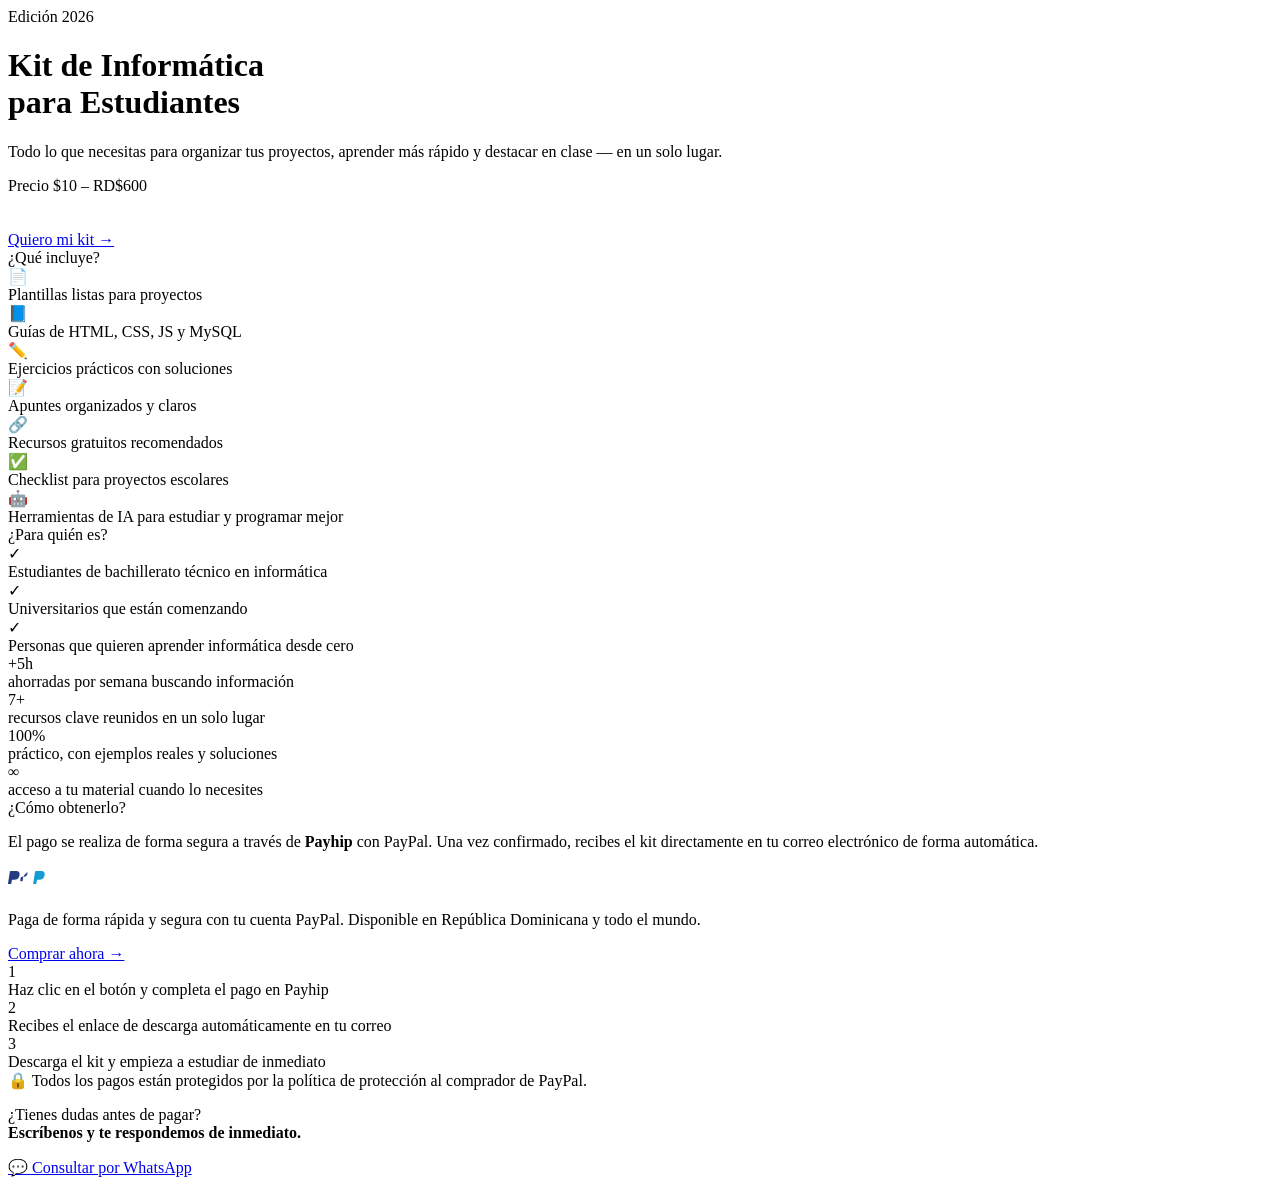
==== Kit-informatica/index.html @ de28e5dc "Create index.html" ====
<!DOCTYPE html>
<html lang="en">
<head>
    <meta charset="UTF-8">
    <meta name="viewport" content="width=device-width, initial-scale=1.0">
    <meta name="description" content="Kit de Informática 2026 para estudiantes. Guías de HTML, CSS, JavaScript y MySQL con ejercicios y plantillas listas para usar.">
<meta name="keywords" content="kit informatica, estudiar informatica, HTML CSS, programacion dominicana, bachillerato tecnico informatica">
    <title>kit informatico</title>  
    <title>Kit de Informática 2026</title>
<link rel="icon" href="data:image/svg+xml,<svg xmlns='http://www.w3.org/2000/svg' viewBox='0 0 100 100'><text y='.9em' font-size='90'>💻</text></svg>">
  <link rel="preconnect" href="https://fonts.googleapis.com">
  <link href="https://fonts.googleapis.com/css2?family=Inter:wght@400;500;600;700;900&display=swap" rel="stylesheet">
  <link rel="stylesheet" href="estilo.css">
  </head>
  <body>

  <div class="kit-page">

    <!-- HERO -->
    <div class="hero">
      <div class="hero-badge"> Edición 2026</div>
      <h1>Kit de Informática<br>para <span>Estudiantes</span></h1>
      <p class="hero-sub">Todo lo que necesitas para organizar tus proyectos, aprender más rápido y destacar en clase — en un solo lugar.</p>
      <div class="price-block">
        <span class="price-label">Precio</span>
        <span class="price-range">$10 – RD$600</span>
      </div>
      <br><br>
      <a href="#comprar" class="cta-btn">Quiero mi kit →</a>
    </div>

    <!-- QUÉ INCLUYE -->
    <div class="includes">
      <div class="section-label">¿Qué incluye?</div>
      <div class="items-grid">
        <div class="item">
          <div class="item-icon">📄</div>
          <div class="item-text">Plantillas listas para proyectos</div>
        </div>
        <div class="item">
          <div class="item-icon">📘</div>
          <div class="item-text">Guías de HTML, CSS, JS y MySQL</div>
        </div>
        <div class="item">
          <div class="item-icon">✏️</div>
          <div class="item-text">Ejercicios prácticos con soluciones</div>
        </div>
        <div class="item">
          <div class="item-icon">📝</div>
          <div class="item-text">Apuntes organizados y claros</div>
        </div>
        <div class="item">
          <div class="item-icon">🔗</div>
          <div class="item-text">Recursos gratuitos recomendados</div>
        </div>
        <div class="item">
          <div class="item-icon">✅</div>
          <div class="item-text">Checklist para proyectos escolares</div>
        </div>
        <div class="item full-width">
          <div class="item-icon purple">🤖</div>
          <div class="item-text">Herramientas de IA para estudiar y programar mejor</div>
        </div>
      </div>
    </div>

    <!-- PARA QUIÉN -->
    <div class="who-benefits">
      <div class="section-label">¿Para quién es?</div>
      <div class="audience-row"><div class="check">✓</div> Estudiantes de bachillerato técnico en informática</div>
      <div class="audience-row"><div class="check">✓</div> Universitarios que están comenzando</div>
      <div class="audience-row"><div class="check">✓</div> Personas que quieren aprender informática desde cero</div>
    </div>

    <!-- BENEFICIOS -->
    <div class="benefits-strip">
      <div class="benefit-card">
        <div class="benefit-num">+5h</div>
        <div class="benefit-desc">ahorradas por semana buscando información</div>
      </div>
      <div class="benefit-card">
        <div class="benefit-num">7+</div>
        <div class="benefit-desc">recursos clave reunidos en un solo lugar</div>
      </div>
      <div class="benefit-card">
        <div class="benefit-num">100%</div>
        <div class="benefit-desc">práctico, con ejemplos reales y soluciones</div>
      </div>
      <div class="benefit-card">
        <div class="benefit-num">∞</div>
        <div class="benefit-desc">acceso a tu material cuando lo necesites</div>
      </div>
    </div>

    <!-- SECCIÓN DE PAGO -->
    <div class="payment-section" id="comprar">
      <div class="section-label">¿Cómo obtenerlo?</div>
      <p class="payment-intro">El pago se realiza de forma segura a través de <strong>Payhip</strong> con PayPal. Una vez confirmado, recibes el kit directamente en tu correo electrónico de forma automática.</p>

      <div class="paypal-box">
        <div class="paypal-logo">
          <svg width="90" height="24" viewBox="0 0 124 33" xmlns="http://www.w3.org/2000/svg">
            <path fill="#253B80" d="M9.8 5.5H3.5C3.1 5.5 2.7 5.8 2.6 6.2L0 22.7c-.1.3.2.6.5.6h3.2c.4 0 .8-.3.9-.7l.7-4.3c.1-.4.5-.7.9-.7h2.1c4.4 0 6.9-2.1 7.6-6.3.3-1.8 0-3.3-.8-4.3-.9-1.1-2.5-1.5-4.3-1.5z"/>
            <path fill="#179BD7" d="M44.5 5.5h-6.3c-.4 0-.8.3-.9.7l-2.6 16.5c-.1.3.2.6.5.6h3c.4 0 .8-.3.9-.7l.7-4.3c.1-.4.5-.7.9-.7h2.1c4.4 0 6.9-2.1 7.6-6.3.3-1.8 0-3.3-.8-4.3-.9-1.1-2.4-1.5-4.1-1.5z"/>
            <path fill="#253B80" d="M22.3 11.3c-.1.7-.5 1.3-1.1 1.7-.6.4-1.4.6-2.3.6h-.6c-.3 0-.5.2-.6.5l-.8 4.9c-.1.3.1.5.4.5h2.2c.3 0 .6-.2.7-.5l.8-5.2c.1-.3.4-.5.7-.5h.5c2.7 0 4.2-1.3 4.6-3.9.2-1.2 0-2.1-.5-2.8-.2.8-.6 1.5-1 2.1-.2.3-.6.5-1 .6z"/>
          </svg>
        </div>
        <p class="paypal-desc">Paga de forma rápida y segura con tu cuenta PayPal. Disponible en República Dominicana y todo el mundo.</p>

        <a href="https://payhip.com/b/8gKOB" target="_blank" class="paypal-btn">
          Comprar ahora →
        </a>

        <div class="paypal-steps">
          <div class="step">
            <div class="step-num">1</div>
            <div class="step-text">Haz clic en el botón y completa el pago en Payhip</div>
          </div>
          <div class="step">
            <div class="step-num">2</div>
            <div class="step-text">Recibes el enlace de descarga automáticamente en tu correo</div>
          </div>
          <div class="step">
            <div class="step-num">3</div>
            <div class="step-text">Descarga el kit y empieza a estudiar de inmediato</div>
          </div>
        </div>

        <div class="paypal-note">
          🔒 Todos los pagos están protegidos por la política de protección al comprador de PayPal.
        </div>
      </div>
    </div>

    <!-- CTA FINAL -->
    <div class="footer-cta">
      <p>¿Tienes dudas antes de pagar?<br><strong>Escríbenos y te respondemos de inmediato.</strong></p>
      <a href="https://wa.me/18493421674?text=Hola,%20quiero%20comprar%20el%20Kit%20de%20Inform%C3%A1tica%202026"
         target="_blank" class="cta-btn whatsapp-btn">
        💬 Consultar por WhatsApp
      </a>
    </div>

  </div>

</body>
</html>
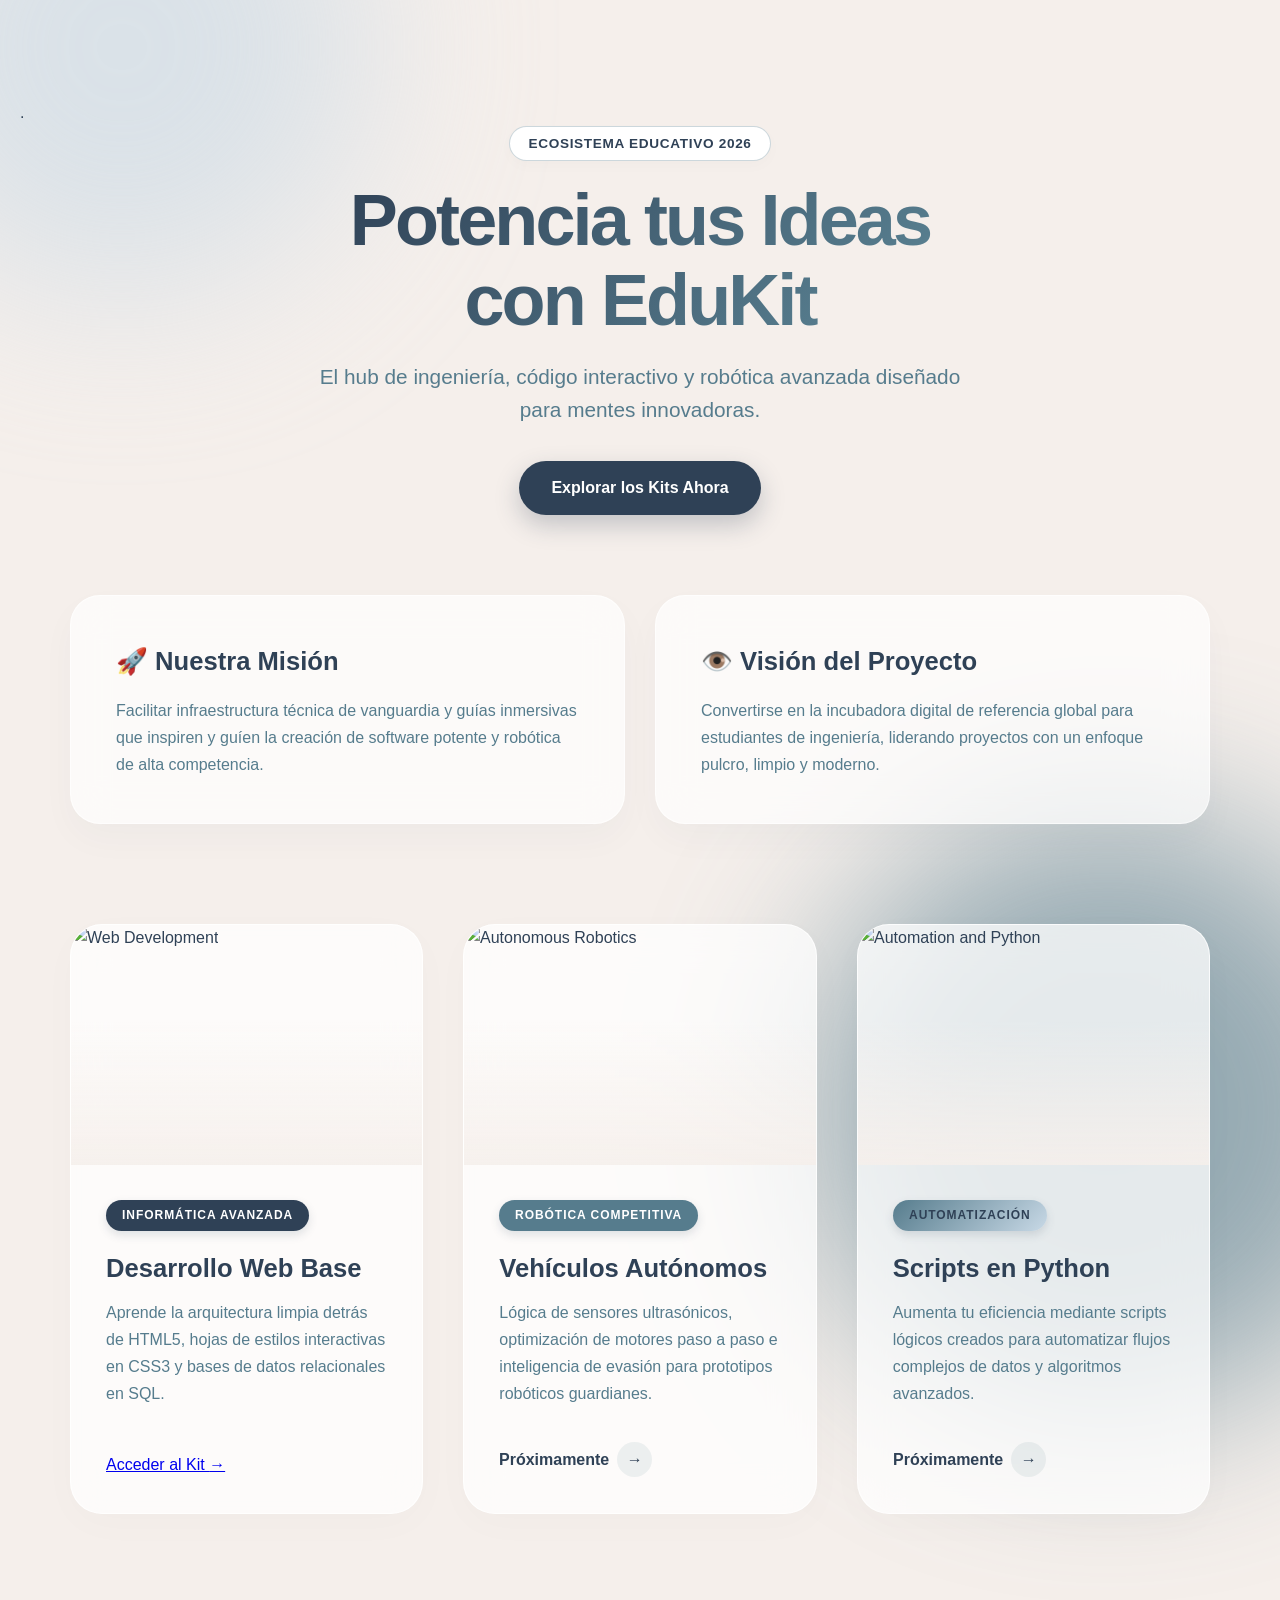
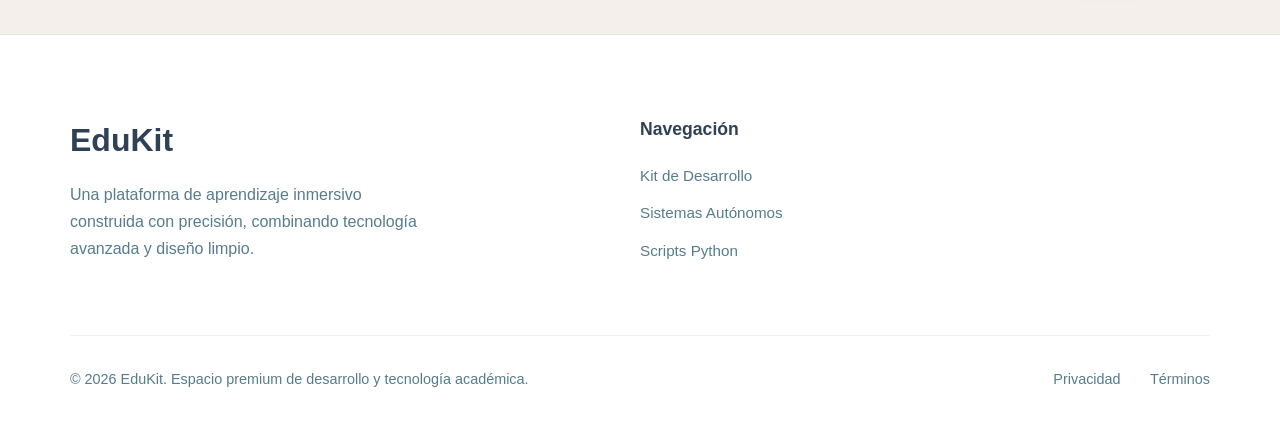
==== commit 4084cae9: "Update index.html" ====
--- a/Kit-informatica/index.html
+++ b/Kit-informatica/index.html
@@ -1,147 +1,545 @@
 <!DOCTYPE html>
-<html lang="en">
+<html lang="es">
 <head>
     <meta charset="UTF-8">
-    <meta name="viewport" content="width=device-width, initial-scale=1.0">
-    <meta name="description" content="Kit de Informática 2026 para estudiantes. Guías de HTML, CSS, JavaScript y MySQL con ejercicios y plantillas listas para usar.">
+    <meta name="viewport" content="width=device-width, initial-scale=1.0">.
+<meta name="description" content="Kit de Informática 2026 para estudiantes. Guías de HTML, CSS, JavaScript y MySQL con ejercicios y plantillas listas para usar.">
 <meta name="keywords" content="kit informatica, estudiar informatica, HTML CSS, programacion dominicana, bachillerato tecnico informatica">
-    <title>kit informatico</title>  
-    <title>Kit de Informática 2026</title>
+    <title>EduKit — Explora el Futuro</title>
 <link rel="icon" href="data:image/svg+xml,<svg xmlns='http://www.w3.org/2000/svg' viewBox='0 0 100 100'><text y='.9em' font-size='90'>💻</text></svg>">
-  <link rel="preconnect" href="https://fonts.googleapis.com">
-  <link href="https://fonts.googleapis.com/css2?family=Inter:wght@400;500;600;700;900&display=swap" rel="stylesheet">
-  <link rel="stylesheet" href="estilo.css">
-  </head>
-  <body>
-
-  <div class="kit-page">
-
-    <!-- HERO -->
-    <div class="hero">
-      <div class="hero-badge"> Edición 2026</div>
-      <h1>Kit de Informática<br>para <span>Estudiantes</span></h1>
-      <p class="hero-sub">Todo lo que necesitas para organizar tus proyectos, aprender más rápido y destacar en clase — en un solo lugar.</p>
-      <div class="price-block">
-        <span class="price-label">Precio</span>
-        <span class="price-range">$10 – RD$600</span>
-      </div>
-      <br><br>
-      <a href="#comprar" class="cta-btn">Quiero mi kit →</a>
+    <style>
+        /* --- Reset y Tipografía --- */
+        * {
+            margin: 0;
+            padding: 0;
+            box-sizing: border-box;
+            font-family: 'Poppins', -apple-system, BlinkMacSystemFont, "Segoe UI", Roboto, Arial, sans-serif;
+        }
+
+        /* Variables de color de la imagen image_3bf2a3.png */
+        :root {
+            --color-navy: #2F4156;
+            --color-teal: #567C8D;
+            --color-sky-blue: #C8D9E6;
+            --color-beige: #F5EFEB;
+            --color-white: #FFFFFF;
+
+            --bg-body: var(--color-beige); 
+            --text-main: var(--color-navy); 
+            --text-muted: var(--color-teal); 
+            
+            --grad-primary: linear-gradient(135deg, var(--color-navy) 0%, var(--color-teal) 100%);
+            --grad-glow: linear-gradient(135deg, var(--color-teal) 0%, var(--color-sky-blue) 100%);
+            
+            --shadow-premium: 0 20px 50px rgba(47, 65, 86, 0.15);
+            --transition: all 0.5s cubic-bezier(0.16, 1, 0.3, 1);
+        }
+
+        @import url('https://fonts.googleapis.com/css2?family=Poppins:wght@400;500;600;700;800&display=swap');
+
+        body {
+            background-color: var(--bg-body);
+            color: var(--text-main);
+            line-height: 1.6;
+            padding: 100px 20px 0 20px;
+            overflow-x: hidden;
+            position: relative;
+        }
+
+        /* --- Fondos Animados Llamativos --- */
+        .glow-sphere {
+            position: absolute;
+            border-radius: 50%;
+            filter: blur(90px);
+            z-index: -1;
+            opacity: 0.6;
+            animation: floatSpheres 12s infinite alternate ease-in-out;
+        }
+        .sphere-1 {
+            top: -10%;
+            left: -10%;
+            width: 500px;
+            height: 500px;
+            background: var(--color-sky-blue);
+        }
+        .sphere-2 {
+            top: 40%;
+            right: -10%;
+            width: 600px;
+            height: 600px;
+            background: var(--color-teal);
+            animation-delay: -4s;
+        }
+
+        @keyframes floatSpheres {
+            0% { transform: translateY(0) scale(1); }
+            100% { transform: translateY(40px) scale(1.15); }
+        }
+
+        .container {
+            max-width: 1140px;
+            margin: 0 auto;
+            position: relative;
+            z-index: 10;
+        }
+
+        /* --- Encabezado de Alto Impacto --- */
+        header {
+            margin-bottom: 80px;
+            text-align: center;
+        }
+
+        .badge-premium {
+            background: var(--color-white);
+            color: var(--color-navy);
+            border: 1px solid rgba(86, 124, 141, 0.3);
+            padding: 6px 18px;
+            border-radius: 50px;
+            font-size: 0.85rem;
+            font-weight: 600;
+            letter-spacing: 0.05em;
+            text-transform: uppercase;
+            display: inline-block;
+            margin-bottom: 20px;
+            box-shadow: 0 5px 15px rgba(0,0,0,0.02);
+        }
+
+        header h1 {
+            font-size: 4.5rem;
+            font-weight: 800;
+            letter-spacing: -0.04em;
+            line-height: 1.1;
+            margin-bottom: 20px;
+            background: linear-gradient(135deg, var(--color-navy) 20%, var(--color-teal) 70%, var(--color-sky-blue) 100%);
+            -webkit-background-clip: text;
+            -webkit-text-fill-color: transparent;
+        }
+
+        header p {
+            color: var(--text-muted);
+            font-size: 1.3rem;
+            max-width: 650px;
+            margin: 0 auto 35px auto;
+            font-weight: 400;
+        }
+
+        .cta-header {
+            display: inline-flex;
+            align-items: center;
+            background: var(--color-navy);
+            color: var(--color-white);
+            text-decoration: none;
+            padding: 14px 32px;
+            border-radius: 50px;
+            font-weight: 600;
+            font-size: 1rem;
+            box-shadow: 0 10px 25px rgba(47, 65, 86, 0.25);
+            transition: var(--transition);
+        }
+
+        .cta-header:hover {
+            background: var(--color-teal);
+            transform: translateY(-3px);
+            box-shadow: 0 15px 30px rgba(86, 124, 141, 0.35);
+        }
+
+        /* --- Grid de Misión y Visión Elegante --- */
+        .mv-section {
+            display: grid;
+            grid-template-columns: repeat(auto-fit, minmax(320px, 1fr));
+            gap: 30px;
+            margin-bottom: 100px;
+        }
+
+        .mv-box {
+            background: rgba(255, 255, 255, 0.7);
+            border: 1px solid rgba(255, 255, 255, 0.6);
+            border-radius: 30px;
+            padding: 45px;
+            backdrop-filter: blur(20px);
+            -webkit-backdrop-filter: blur(20px);
+            box-shadow: 0 15px 35px rgba(47, 65, 86, 0.03);
+            transition: var(--transition);
+        }
+
+        .mv-box:hover {
+            transform: scale(1.02);
+            background: var(--color-white);
+            border-color: var(--color-sky-blue);
+            box-shadow: var(--shadow-premium);
+        }
+
+        .mv-box h2 {
+            font-size: 1.6rem;
+            font-weight: 700;
+            margin-bottom: 15px;
+            color: var(--color-navy);
+        }
+
+        .mv-box p {
+            color: var(--text-muted);
+            font-size: 1rem;
+            line-height: 1.7;
+        }
+
+        /* --- Grid Unión de Tarjetas Estilo "Cards" --- */
+        .kits-grid {
+            display: grid;
+            grid-template-columns: repeat(auto-fill, minmax(340px, 1fr));
+            gap: 40px;
+            margin-bottom: 120px;
+        }
+
+        .kit-card {
+            background: rgba(255, 255, 255, 0.75);
+            border: 1px solid rgba(255, 255, 255, 0.8);
+            border-radius: 32px;
+            display: flex;
+            flex-direction: column;
+            overflow: hidden;
+            position: relative;
+            transition: var(--transition);
+            backdrop-filter: blur(20px);
+            -webkit-backdrop-filter: blur(20px);
+            box-shadow: 0 10px 40px rgba(0,0,0,0.02);
+        }
+
+        /* Zoom e iluminación en contenedor de Imagen */
+        .kit-image {
+            width: 100%;
+            height: 240px;
+            overflow: hidden;
+            position: relative;
+        }
+
+        .kit-image::after {
+            content: '';
+            position: absolute;
+            inset: 0;
+            background: linear-gradient(to bottom, transparent 40%, rgba(245, 239, 235, 0.9) 100%);
+            z-index: 2;
+        }
+
+        .kit-image img {
+            width: 100%;
+            height: 100%;
+            object-fit: cover;
+            transition: var(--transition);
+        }
+
+        /* Animaciones Hover sobre Tarjetas */
+        .kit-card:hover {
+            transform: translateY(-12px);
+            border-color: var(--color-sky-blue);
+            background: var(--color-white);
+            box-shadow: var(--shadow-premium);
+        }
+
+        .kit-card:hover .kit-image img {
+            transform: scale(1.08);
+        }
+
+        /* Contenido de la Tarjeta */
+        .kit-content {
+            padding: 35px;
+            display: flex;
+            flex-direction: column;
+            flex-grow: 1;
+            justify-content: space-between;
+            position: relative;
+            z-index: 5;
+        }
+
+        .kit-tag {
+            font-size: 0.75rem;
+            text-transform: uppercase;
+            letter-spacing: 0.08em;
+            font-weight: 700;
+            margin-bottom: 20px;
+            display: inline-block;
+            padding: 6px 16px;
+            border-radius: 50px;
+            background: var(--color-navy);
+            color: var(--color-white);
+            box-shadow: 0 4px 10px rgba(47, 65, 86, 0.15);
+        }
+
+        .kit-title {
+            font-size: 1.6rem;
+            font-weight: 700;
+            margin-bottom: 14px;
+            line-height: 1.3;
+            color: var(--color-navy);
+        }
+
+        .kit-description {
+            color: var(--text-muted);
+            font-size: 1rem;
+            margin-bottom: 35px;
+            line-height: 1.7;
+        }
+
+        /* Enlaces de Acción Dinámicos */
+        .kit-link {
+            text-decoration: none;
+            color: var(--color-navy);
+            font-size: 1rem;
+            font-weight: 700;
+            display: inline-flex;
+            align-items: center;
+            gap: 8px;
+            transition: var(--transition);
+        }
+
+        .kit-link .arrow-icon {
+            background: rgba(86, 124, 141, 0.1);
+            width: 35px;
+            height: 35px;
+            border-radius: 50%;
+            display: flex;
+            align-items: center;
+            justify-content: center;
+            transition: var(--transition);
+        }
+
+        .kit-card:hover .kit-link {
+            color: var(--color-teal);
+        }
+
+        .kit-card:hover .kit-link .arrow-icon {
+            background: var(--color-navy);
+            color: var(--color-white);
+            transform: translateX(5px);
+        }
+
+        /* Variación exclusiva de Tag para alternar llamadas de atención */
+        .kit-2 .kit-tag { background: var(--color-teal); }
+        .kit-3 .kit-tag { background: var(--grad-glow); color: var(--color-navy); }
+
+        /* --- Footer Expansivo --- */
+        footer {
+            background-color: var(--color-white);
+            border-top: 1px solid rgba(86, 124, 141, 0.15);
+            padding: 80px 20px 40px 20px;
+            margin-top: 60px;
+            width: 100vw;
+            position: relative;
+            left: 50%;
+            right: 50%;
+            margin-left: -50vw;
+            margin-right: -50vw;
+        }
+
+        .footer-container {
+            max-width: 1140px;
+            margin: 0 auto;
+            display: grid;
+            grid-template-columns: 2fr repeat(2, 1fr);
+            gap: 50px;
+            margin-bottom: 60px;
+        }
+
+        .footer-brand h3 {
+            font-size: 2rem;
+            font-weight: 800;
+            margin-bottom: 15px;
+            color: var(--color-navy);
+        }
+
+        .footer-brand p {
+            color: var(--text-muted);
+            font-size: 1rem;
+            max-width: 360px;
+            line-height: 1.7;
+        }
+
+        .footer-links h4 {
+            font-size: 1.1rem;
+            font-weight: 700;
+            margin-bottom: 20px;
+            color: var(--color-navy);
+        }
+
+        .footer-links ul {
+            list-style: none;
+        }
+
+        .footer-links ul li {
+            margin-bottom: 12px;
+        }
+
+        .footer-links ul li a {
+            color: var(--text-muted);
+            text-decoration: none;
+            font-size: 0.95rem;
+            transition: var(--transition);
+        }
+
+        .footer-links ul li a:hover {
+            color: var(--color-navy);
+            padding-left: 5px;
+        }
+
+        .footer-bottom {
+            max-width: 1140px;
+            margin: 0 auto;
+            border-top: 1px solid rgba(86, 124, 141, 0.1);
+            padding-top: 30px;
+            display: flex;
+            justify-content: space-between;
+            align-items: center;
+            flex-wrap: wrap;
+            gap: 20px;
+        }
+
+        .footer-bottom p {
+            color: var(--text-muted);
+            font-size: 0.9rem;
+        }
+
+        .footer-legal a {
+            color: var(--text-muted);
+            text-decoration: none;
+            font-size: 0.9rem;
+            margin-left: 25px;
+            transition: var(--transition);
+        }
+
+        .footer-legal a:hover {
+            color: var(--color-navy);
+        }
+
+        /* --- Diseño Responsivo Óptimo --- */
+        @media (max-width: 992px) {
+            header h1 { font-size: 3.8rem; }
+            .footer-container { grid-template-columns: 1fr 1fr; gap: 40px; }
+            .footer-brand { grid-column: span 2; }
+        }
+
+        @media (max-width: 768px) {
+            header h1 { font-size: 3.2rem; }
+            .footer-container { grid-template-columns: 1fr; text-align: center; }
+            .footer-brand { grid-column: span 1; }
+            .footer-brand p { margin: 0 auto; }
+            .footer-bottom { flex-direction: column; text-align: center; }
+            .footer-legal a { margin: 0 12px; }
+        }
+
+        @media (max-width: 480px) {
+            header h1 { font-size: 2.5rem; }
+            body { padding-top: 60px; }
+            .mv-section { gap: 20px; }
+        }
+    </style>
+</head>
+<body>
+
+    <!-- Esferas Brillantes de Fondo -->
+    <div class="glow-sphere sphere-1"></div>
+    <div class="glow-sphere sphere-2"></div>
+
+    <div class="container">
+        <!-- HEADER LLAMATIVO -->
+        <header>
+            <div class="badge-premium">Ecosistema Educativo 2026</div>
+            <h1>Potencia tus Ideas <br>con EduKit</h1>
+            <p>El hub de ingeniería, código interactivo y robótica avanzada diseñado para mentes innovadoras.</p>
+            <a href="#kits" class="cta-header">Explorar los Kits Ahora</a>
+        </header>
+
+        <!-- SECCIÓN MISIÓN Y VISIÓN -->
+        <section class="mv-section">
+            <div class="mv-box">
+                <h2>🚀 Nuestra Misión</h2>
+                <p>Facilitar infraestructura técnica de vanguardia y guías inmersivas que inspiren y guíen la creación de software potente y robótica de alta competencia.</p>
+            </div>
+            <div class="mv-box">
+                <h2>👁️ Visión del Proyecto</h2>
+                <p>Convertirse en la incubadora digital de referencia global para estudiantes de ingeniería, liderando proyectos con un enfoque pulcro, limpio y moderno.</p>
+            </div>
+        </section>
+
+        <!-- GRID DE KITS -->
+        <main class="kits-grid" id="kits">
+            
+            <!-- Kit 1 -->
+            <article class="kit-card">
+                <div class="kit-image">
+                    <img src="https://images.unsplash.com/photo-1542831371-29b0f74f9713?auto=format&fit=crop&w=600&q=80" alt="Web Development">
+                </div>
+                <div class="kit-content">
+                    <div>
+                        <div class="kit-tag">Informática Avanzada</div>
+                        <h2 class="kit-title">Desarrollo Web Base</h2>
+                        <p class="kit-description">Aprende la arquitectura limpia detrás de HTML5, hojas de estilos interactivas en CSS3 y bases de datos relacionales en SQL.</p>
+                    </div>
+                    <a href="Kit-informatica/index.html" class="kit-https://ricardofc48.github.io/Edukit/">
+                        Acceder al Kit <span class="arrow-icon">&rarr;</span>
+                    </a>
+                </div>
+            </article>
+
+            <!-- Kit 2 -->
+            <article class="kit-card kit-2">
+                <div class="kit-image">
+                    <img src="https://images.unsplash.com/photo-1561557944-6e7860d1a7eb?auto=format&fit=crop&w=600&q=80" alt="Autonomous Robotics">
+                </div>
+                <div class="kit-content">
+                    <div>
+                        <div class="kit-tag">Robótica Competitiva</div>
+                        <h2 class="kit-title">Vehículos Autónomos</h2>
+                        <p class="kit-description">Lógica de sensores ultrasónicos, optimización de motores paso a paso e inteligencia de evasión para prototipos robóticos guardianes.</p>
+                    </div>
+                    <a href="#" class="kit-link">
+                        Próximamente <span class="arrow-icon">&rarr;</span>
+                    </a>
+                </div>
+            </article>
+
+            <!-- Kit 3 -->
+            <article class="kit-card kit-3">
+                <div class="kit-image">
+                    <img src="https://images.unsplash.com/photo-1526374965328-7f61d4dc18c5?auto=format&fit=crop&w=600&q=80" alt="Automation and Python">
+                </div>
+                <div class="kit-content">
+                    <div>
+                        <div class="kit-tag">Automatización</div>
+                        <h2 class="kit-title">Scripts en Python</h2>
+                        <p class="kit-description">Aumenta tu eficiencia mediante scripts lógicos creados para automatizar flujos complejos de datos y algoritmos avanzados.</p>
+                    </div>
+                    <a href="#" class="kit-link">
+                        Próximamente <span class="arrow-icon">&rarr;</span>
+                    </a>
+                </div>
+            </article>
+
+        </main>
     </div>
 
-    <!-- QUÉ INCLUYE -->
-    <div class="includes">
-      <div class="section-label">¿Qué incluye?</div>
-      <div class="items-grid">
-        <div class="item">
-          <div class="item-icon">📄</div>
-          <div class="item-text">Plantillas listas para proyectos</div>
+    <!-- PIE DE PÁGINA -->
+    <footer>
+        <div class="footer-container">
+            <div class="footer-brand">
+                <h3>EduKit</h3>
+                <p>Una plataforma de aprendizaje inmersivo construida con precisión, combinando tecnología avanzada y diseño limpio.</p>
+            </div>
+            <div class="footer-links">
+                <h4>Navegación</h4>
+                <ul>
+                    <li><a href="Kit-informatica/index.html">Kit de Desarrollo</a></li>
+                    <li><a href="#">Sistemas Autónomos</a></li>
+                    <li><a href="#">Scripts Python</a></li>
+                </ul>
+            </div>
         </div>
-        <div class="item">
-          <div class="item-icon">📘</div>
-          <div class="item-text">Guías de HTML, CSS, JS y MySQL</div>
+        <div class="footer-bottom">
+            <p>&copy; 2026 EduKit. Espacio premium de desarrollo y tecnología académica.</p>
+            <div class="footer-legal">
+                <a href="#">Privacidad</a>
+                <a href="#">Términos</a>
+            </div>
         </div>
-        <div class="item">
-          <div class="item-icon">✏️</div>
-          <div class="item-text">Ejercicios prácticos con soluciones</div>
-        </div>
-        <div class="item">
-          <div class="item-icon">📝</div>
-          <div class="item-text">Apuntes organizados y claros</div>
-        </div>
-        <div class="item">
-          <div class="item-icon">🔗</div>
-          <div class="item-text">Recursos gratuitos recomendados</div>
-        </div>
-        <div class="item">
-          <div class="item-icon">✅</div>
-          <div class="item-text">Checklist para proyectos escolares</div>
-        </div>
-        <div class="item full-width">
-          <div class="item-icon purple">🤖</div>
-          <div class="item-text">Herramientas de IA para estudiar y programar mejor</div>
-        </div>
-      </div>
-    </div>
-
-    <!-- PARA QUIÉN -->
-    <div class="who-benefits">
-      <div class="section-label">¿Para quién es?</div>
-      <div class="audience-row"><div class="check">✓</div> Estudiantes de bachillerato técnico en informática</div>
-      <div class="audience-row"><div class="check">✓</div> Universitarios que están comenzando</div>
-      <div class="audience-row"><div class="check">✓</div> Personas que quieren aprender informática desde cero</div>
-    </div>
-
-    <!-- BENEFICIOS -->
-    <div class="benefits-strip">
-      <div class="benefit-card">
-        <div class="benefit-num">+5h</div>
-        <div class="benefit-desc">ahorradas por semana buscando información</div>
-      </div>
-      <div class="benefit-card">
-        <div class="benefit-num">7+</div>
-        <div class="benefit-desc">recursos clave reunidos en un solo lugar</div>
-      </div>
-      <div class="benefit-card">
-        <div class="benefit-num">100%</div>
-        <div class="benefit-desc">práctico, con ejemplos reales y soluciones</div>
-      </div>
-      <div class="benefit-card">
-        <div class="benefit-num">∞</div>
-        <div class="benefit-desc">acceso a tu material cuando lo necesites</div>
-      </div>
-    </div>
-
-    <!-- SECCIÓN DE PAGO -->
-    <div class="payment-section" id="comprar">
-      <div class="section-label">¿Cómo obtenerlo?</div>
-      <p class="payment-intro">El pago se realiza de forma segura a través de <strong>Payhip</strong> con PayPal. Una vez confirmado, recibes el kit directamente en tu correo electrónico de forma automática.</p>
-
-      <div class="paypal-box">
-        <div class="paypal-logo">
-          <svg width="90" height="24" viewBox="0 0 124 33" xmlns="http://www.w3.org/2000/svg">
-            <path fill="#253B80" d="M9.8 5.5H3.5C3.1 5.5 2.7 5.8 2.6 6.2L0 22.7c-.1.3.2.6.5.6h3.2c.4 0 .8-.3.9-.7l.7-4.3c.1-.4.5-.7.9-.7h2.1c4.4 0 6.9-2.1 7.6-6.3.3-1.8 0-3.3-.8-4.3-.9-1.1-2.5-1.5-4.3-1.5z"/>
-            <path fill="#179BD7" d="M44.5 5.5h-6.3c-.4 0-.8.3-.9.7l-2.6 16.5c-.1.3.2.6.5.6h3c.4 0 .8-.3.9-.7l.7-4.3c.1-.4.5-.7.9-.7h2.1c4.4 0 6.9-2.1 7.6-6.3.3-1.8 0-3.3-.8-4.3-.9-1.1-2.4-1.5-4.1-1.5z"/>
-            <path fill="#253B80" d="M22.3 11.3c-.1.7-.5 1.3-1.1 1.7-.6.4-1.4.6-2.3.6h-.6c-.3 0-.5.2-.6.5l-.8 4.9c-.1.3.1.5.4.5h2.2c.3 0 .6-.2.7-.5l.8-5.2c.1-.3.4-.5.7-.5h.5c2.7 0 4.2-1.3 4.6-3.9.2-1.2 0-2.1-.5-2.8-.2.8-.6 1.5-1 2.1-.2.3-.6.5-1 .6z"/>
-          </svg>
-        </div>
-        <p class="paypal-desc">Paga de forma rápida y segura con tu cuenta PayPal. Disponible en República Dominicana y todo el mundo.</p>
-
-        <a href="https://payhip.com/b/8gKOB" target="_blank" class="paypal-btn">
-          Comprar ahora →
-        </a>
-
-        <div class="paypal-steps">
-          <div class="step">
-            <div class="step-num">1</div>
-            <div class="step-text">Haz clic en el botón y completa el pago en Payhip</div>
-          </div>
-          <div class="step">
-            <div class="step-num">2</div>
-            <div class="step-text">Recibes el enlace de descarga automáticamente en tu correo</div>
-          </div>
-          <div class="step">
-            <div class="step-num">3</div>
-            <div class="step-text">Descarga el kit y empieza a estudiar de inmediato</div>
-          </div>
-        </div>
-
-        <div class="paypal-note">
-          🔒 Todos los pagos están protegidos por la política de protección al comprador de PayPal.
-        </div>
-      </div>
-    </div>
-
-    <!-- CTA FINAL -->
-    <div class="footer-cta">
-      <p>¿Tienes dudas antes de pagar?<br><strong>Escríbenos y te respondemos de inmediato.</strong></p>
-      <a href="https://wa.me/18493421674?text=Hola,%20quiero%20comprar%20el%20Kit%20de%20Inform%C3%A1tica%202026"
-         target="_blank" class="cta-btn whatsapp-btn">
-        💬 Consultar por WhatsApp
-      </a>
-    </div>
-
-  </div>
+    </footer>
 
 </body>
 </html>
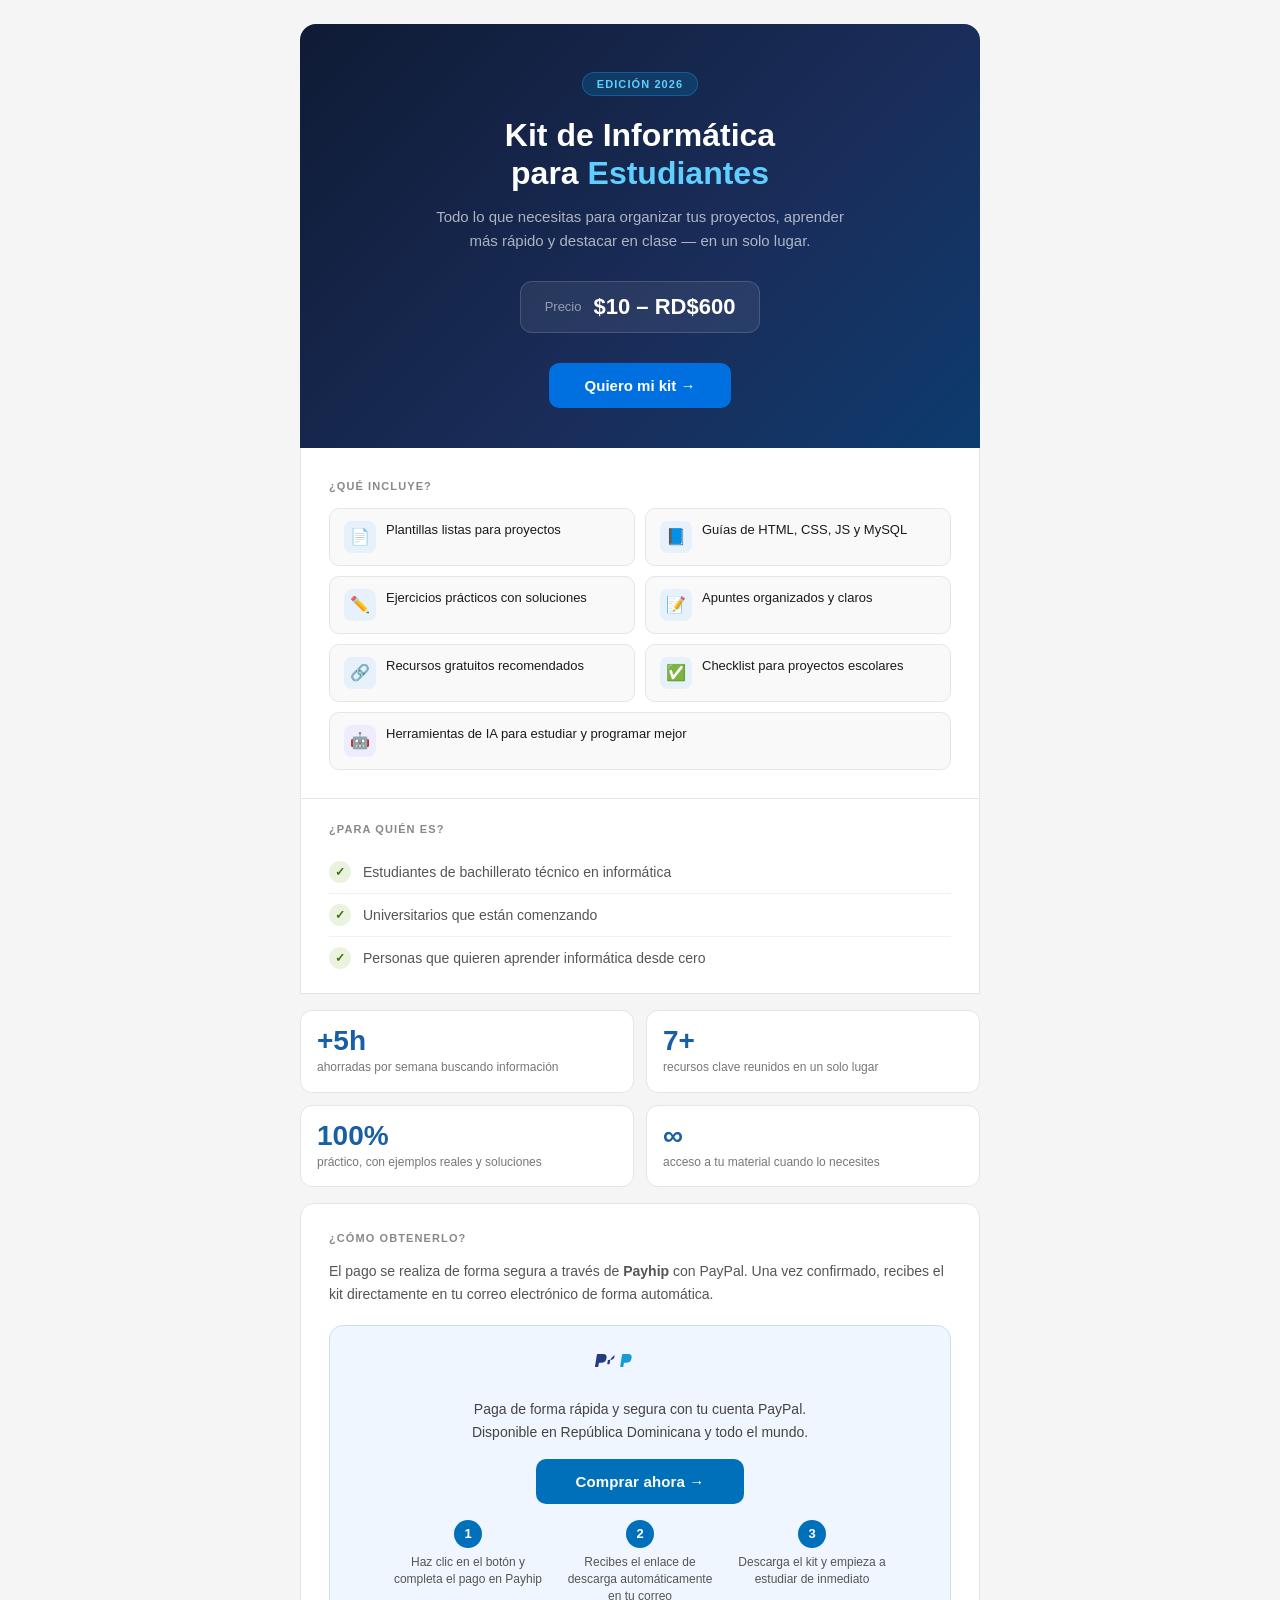
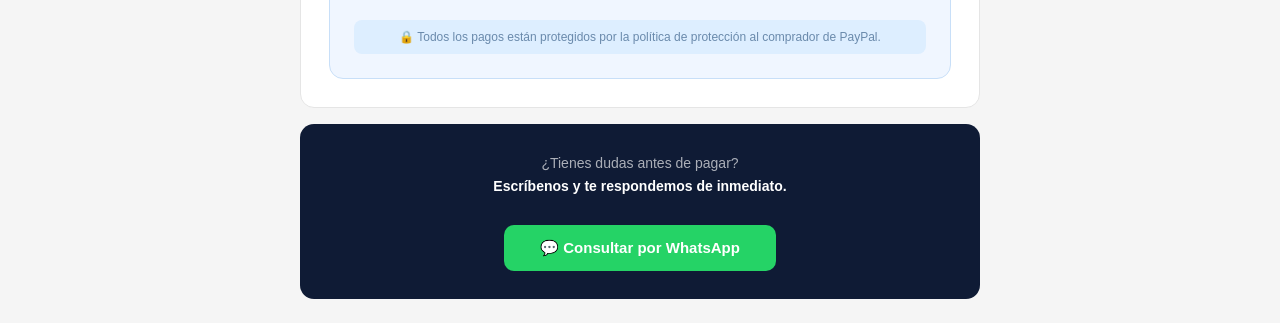
==== commit f3b279ac: "Update index.html" ====
--- a/Kit-informatica/index.html
+++ b/Kit-informatica/index.html
@@ -1,545 +1,147 @@
 <!DOCTYPE html>
-<html lang="es">
+<html lang="en">
 <head>
     <meta charset="UTF-8">
-    <meta name="viewport" content="width=device-width, initial-scale=1.0">.
-<meta name="description" content="Kit de Informática 2026 para estudiantes. Guías de HTML, CSS, JavaScript y MySQL con ejercicios y plantillas listas para usar.">
+    <meta name="viewport" content="width=device-width, initial-scale=1.0">
+    <meta name="description" content="Kit de Informática 2026 para estudiantes. Guías de HTML, CSS, JavaScript y MySQL con ejercicios y plantillas listas para usar.">
 <meta name="keywords" content="kit informatica, estudiar informatica, HTML CSS, programacion dominicana, bachillerato tecnico informatica">
-    <title>EduKit — Explora el Futuro</title>
+    <title>kit informatico</title>  
+    <title>Kit de Informática 2026</title>
 <link rel="icon" href="data:image/svg+xml,<svg xmlns='http://www.w3.org/2000/svg' viewBox='0 0 100 100'><text y='.9em' font-size='90'>💻</text></svg>">
-    <style>
-        /* --- Reset y Tipografía --- */
-        * {
-            margin: 0;
-            padding: 0;
-            box-sizing: border-box;
-            font-family: 'Poppins', -apple-system, BlinkMacSystemFont, "Segoe UI", Roboto, Arial, sans-serif;
-        }
+  <link rel="preconnect" href="https://fonts.googleapis.com">
+  <link href="https://fonts.googleapis.com/css2?family=Inter:wght@400;500;600;700;900&display=swap" rel="stylesheet">
+  <link rel="stylesheet" href="estilo.css">
+  </head>
+  <body>
 
-        /* Variables de color de la imagen image_3bf2a3.png */
-        :root {
-            --color-navy: #2F4156;
-            --color-teal: #567C8D;
-            --color-sky-blue: #C8D9E6;
-            --color-beige: #F5EFEB;
-            --color-white: #FFFFFF;
+  <div class="kit-page">
 
-            --bg-body: var(--color-beige); 
-            --text-main: var(--color-navy); 
-            --text-muted: var(--color-teal); 
-            
-            --grad-primary: linear-gradient(135deg, var(--color-navy) 0%, var(--color-teal) 100%);
-            --grad-glow: linear-gradient(135deg, var(--color-teal) 0%, var(--color-sky-blue) 100%);
-            
-            --shadow-premium: 0 20px 50px rgba(47, 65, 86, 0.15);
-            --transition: all 0.5s cubic-bezier(0.16, 1, 0.3, 1);
-        }
-
-        @import url('https://fonts.googleapis.com/css2?family=Poppins:wght@400;500;600;700;800&display=swap');
-
-        body {
-            background-color: var(--bg-body);
-            color: var(--text-main);
-            line-height: 1.6;
-            padding: 100px 20px 0 20px;
-            overflow-x: hidden;
-            position: relative;
-        }
-
-        /* --- Fondos Animados Llamativos --- */
-        .glow-sphere {
-            position: absolute;
-            border-radius: 50%;
-            filter: blur(90px);
-            z-index: -1;
-            opacity: 0.6;
-            animation: floatSpheres 12s infinite alternate ease-in-out;
-        }
-        .sphere-1 {
-            top: -10%;
-            left: -10%;
-            width: 500px;
-            height: 500px;
-            background: var(--color-sky-blue);
-        }
-        .sphere-2 {
-            top: 40%;
-            right: -10%;
-            width: 600px;
-            height: 600px;
-            background: var(--color-teal);
-            animation-delay: -4s;
-        }
-
-        @keyframes floatSpheres {
-            0% { transform: translateY(0) scale(1); }
-            100% { transform: translateY(40px) scale(1.15); }
-        }
-
-        .container {
-            max-width: 1140px;
-            margin: 0 auto;
-            position: relative;
-            z-index: 10;
-        }
-
-        /* --- Encabezado de Alto Impacto --- */
-        header {
-            margin-bottom: 80px;
-            text-align: center;
-        }
-
-        .badge-premium {
-            background: var(--color-white);
-            color: var(--color-navy);
-            border: 1px solid rgba(86, 124, 141, 0.3);
-            padding: 6px 18px;
-            border-radius: 50px;
-            font-size: 0.85rem;
-            font-weight: 600;
-            letter-spacing: 0.05em;
-            text-transform: uppercase;
-            display: inline-block;
-            margin-bottom: 20px;
-            box-shadow: 0 5px 15px rgba(0,0,0,0.02);
-        }
-
-        header h1 {
-            font-size: 4.5rem;
-            font-weight: 800;
-            letter-spacing: -0.04em;
-            line-height: 1.1;
-            margin-bottom: 20px;
-            background: linear-gradient(135deg, var(--color-navy) 20%, var(--color-teal) 70%, var(--color-sky-blue) 100%);
-            -webkit-background-clip: text;
-            -webkit-text-fill-color: transparent;
-        }
-
-        header p {
-            color: var(--text-muted);
-            font-size: 1.3rem;
-            max-width: 650px;
-            margin: 0 auto 35px auto;
-            font-weight: 400;
-        }
-
-        .cta-header {
-            display: inline-flex;
-            align-items: center;
-            background: var(--color-navy);
-            color: var(--color-white);
-            text-decoration: none;
-            padding: 14px 32px;
-            border-radius: 50px;
-            font-weight: 600;
-            font-size: 1rem;
-            box-shadow: 0 10px 25px rgba(47, 65, 86, 0.25);
-            transition: var(--transition);
-        }
-
-        .cta-header:hover {
-            background: var(--color-teal);
-            transform: translateY(-3px);
-            box-shadow: 0 15px 30px rgba(86, 124, 141, 0.35);
-        }
-
-        /* --- Grid de Misión y Visión Elegante --- */
-        .mv-section {
-            display: grid;
-            grid-template-columns: repeat(auto-fit, minmax(320px, 1fr));
-            gap: 30px;
-            margin-bottom: 100px;
-        }
-
-        .mv-box {
-            background: rgba(255, 255, 255, 0.7);
-            border: 1px solid rgba(255, 255, 255, 0.6);
-            border-radius: 30px;
-            padding: 45px;
-            backdrop-filter: blur(20px);
-            -webkit-backdrop-filter: blur(20px);
-            box-shadow: 0 15px 35px rgba(47, 65, 86, 0.03);
-            transition: var(--transition);
-        }
-
-        .mv-box:hover {
-            transform: scale(1.02);
-            background: var(--color-white);
-            border-color: var(--color-sky-blue);
-            box-shadow: var(--shadow-premium);
-        }
-
-        .mv-box h2 {
-            font-size: 1.6rem;
-            font-weight: 700;
-            margin-bottom: 15px;
-            color: var(--color-navy);
-        }
-
-        .mv-box p {
-            color: var(--text-muted);
-            font-size: 1rem;
-            line-height: 1.7;
-        }
-
-        /* --- Grid Unión de Tarjetas Estilo "Cards" --- */
-        .kits-grid {
-            display: grid;
-            grid-template-columns: repeat(auto-fill, minmax(340px, 1fr));
-            gap: 40px;
-            margin-bottom: 120px;
-        }
-
-        .kit-card {
-            background: rgba(255, 255, 255, 0.75);
-            border: 1px solid rgba(255, 255, 255, 0.8);
-            border-radius: 32px;
-            display: flex;
-            flex-direction: column;
-            overflow: hidden;
-            position: relative;
-            transition: var(--transition);
-            backdrop-filter: blur(20px);
-            -webkit-backdrop-filter: blur(20px);
-            box-shadow: 0 10px 40px rgba(0,0,0,0.02);
-        }
-
-        /* Zoom e iluminación en contenedor de Imagen */
-        .kit-image {
-            width: 100%;
-            height: 240px;
-            overflow: hidden;
-            position: relative;
-        }
-
-        .kit-image::after {
-            content: '';
-            position: absolute;
-            inset: 0;
-            background: linear-gradient(to bottom, transparent 40%, rgba(245, 239, 235, 0.9) 100%);
-            z-index: 2;
-        }
-
-        .kit-image img {
-            width: 100%;
-            height: 100%;
-            object-fit: cover;
-            transition: var(--transition);
-        }
-
-        /* Animaciones Hover sobre Tarjetas */
-        .kit-card:hover {
-            transform: translateY(-12px);
-            border-color: var(--color-sky-blue);
-            background: var(--color-white);
-            box-shadow: var(--shadow-premium);
-        }
-
-        .kit-card:hover .kit-image img {
-            transform: scale(1.08);
-        }
-
-        /* Contenido de la Tarjeta */
-        .kit-content {
-            padding: 35px;
-            display: flex;
-            flex-direction: column;
-            flex-grow: 1;
-            justify-content: space-between;
-            position: relative;
-            z-index: 5;
-        }
-
-        .kit-tag {
-            font-size: 0.75rem;
-            text-transform: uppercase;
-            letter-spacing: 0.08em;
-            font-weight: 700;
-            margin-bottom: 20px;
-            display: inline-block;
-            padding: 6px 16px;
-            border-radius: 50px;
-            background: var(--color-navy);
-            color: var(--color-white);
-            box-shadow: 0 4px 10px rgba(47, 65, 86, 0.15);
-        }
-
-        .kit-title {
-            font-size: 1.6rem;
-            font-weight: 700;
-            margin-bottom: 14px;
-            line-height: 1.3;
-            color: var(--color-navy);
-        }
-
-        .kit-description {
-            color: var(--text-muted);
-            font-size: 1rem;
-            margin-bottom: 35px;
-            line-height: 1.7;
-        }
-
-        /* Enlaces de Acción Dinámicos */
-        .kit-link {
-            text-decoration: none;
-            color: var(--color-navy);
-            font-size: 1rem;
-            font-weight: 700;
-            display: inline-flex;
-            align-items: center;
-            gap: 8px;
-            transition: var(--transition);
-        }
-
-        .kit-link .arrow-icon {
-            background: rgba(86, 124, 141, 0.1);
-            width: 35px;
-            height: 35px;
-            border-radius: 50%;
-            display: flex;
-            align-items: center;
-            justify-content: center;
-            transition: var(--transition);
-        }
-
-        .kit-card:hover .kit-link {
-            color: var(--color-teal);
-        }
-
-        .kit-card:hover .kit-link .arrow-icon {
-            background: var(--color-navy);
-            color: var(--color-white);
-            transform: translateX(5px);
-        }
-
-        /* Variación exclusiva de Tag para alternar llamadas de atención */
-        .kit-2 .kit-tag { background: var(--color-teal); }
-        .kit-3 .kit-tag { background: var(--grad-glow); color: var(--color-navy); }
-
-        /* --- Footer Expansivo --- */
-        footer {
-            background-color: var(--color-white);
-            border-top: 1px solid rgba(86, 124, 141, 0.15);
-            padding: 80px 20px 40px 20px;
-            margin-top: 60px;
-            width: 100vw;
-            position: relative;
-            left: 50%;
-            right: 50%;
-            margin-left: -50vw;
-            margin-right: -50vw;
-        }
-
-        .footer-container {
-            max-width: 1140px;
-            margin: 0 auto;
-            display: grid;
-            grid-template-columns: 2fr repeat(2, 1fr);
-            gap: 50px;
-            margin-bottom: 60px;
-        }
-
-        .footer-brand h3 {
-            font-size: 2rem;
-            font-weight: 800;
-            margin-bottom: 15px;
-            color: var(--color-navy);
-        }
-
-        .footer-brand p {
-            color: var(--text-muted);
-            font-size: 1rem;
-            max-width: 360px;
-            line-height: 1.7;
-        }
-
-        .footer-links h4 {
-            font-size: 1.1rem;
-            font-weight: 700;
-            margin-bottom: 20px;
-            color: var(--color-navy);
-        }
-
-        .footer-links ul {
-            list-style: none;
-        }
-
-        .footer-links ul li {
-            margin-bottom: 12px;
-        }
-
-        .footer-links ul li a {
-            color: var(--text-muted);
-            text-decoration: none;
-            font-size: 0.95rem;
-            transition: var(--transition);
-        }
-
-        .footer-links ul li a:hover {
-            color: var(--color-navy);
-            padding-left: 5px;
-        }
-
-        .footer-bottom {
-            max-width: 1140px;
-            margin: 0 auto;
-            border-top: 1px solid rgba(86, 124, 141, 0.1);
-            padding-top: 30px;
-            display: flex;
-            justify-content: space-between;
-            align-items: center;
-            flex-wrap: wrap;
-            gap: 20px;
-        }
-
-        .footer-bottom p {
-            color: var(--text-muted);
-            font-size: 0.9rem;
-        }
-
-        .footer-legal a {
-            color: var(--text-muted);
-            text-decoration: none;
-            font-size: 0.9rem;
-            margin-left: 25px;
-            transition: var(--transition);
-        }
-
-        .footer-legal a:hover {
-            color: var(--color-navy);
-        }
-
-        /* --- Diseño Responsivo Óptimo --- */
-        @media (max-width: 992px) {
-            header h1 { font-size: 3.8rem; }
-            .footer-container { grid-template-columns: 1fr 1fr; gap: 40px; }
-            .footer-brand { grid-column: span 2; }
-        }
-
-        @media (max-width: 768px) {
-            header h1 { font-size: 3.2rem; }
-            .footer-container { grid-template-columns: 1fr; text-align: center; }
-            .footer-brand { grid-column: span 1; }
-            .footer-brand p { margin: 0 auto; }
-            .footer-bottom { flex-direction: column; text-align: center; }
-            .footer-legal a { margin: 0 12px; }
-        }
-
-        @media (max-width: 480px) {
-            header h1 { font-size: 2.5rem; }
-            body { padding-top: 60px; }
-            .mv-section { gap: 20px; }
-        }
-    </style>
-</head>
-<body>
-
-    <!-- Esferas Brillantes de Fondo -->
-    <div class="glow-sphere sphere-1"></div>
-    <div class="glow-sphere sphere-2"></div>
-
-    <div class="container">
-        <!-- HEADER LLAMATIVO -->
-        <header>
-            <div class="badge-premium">Ecosistema Educativo 2026</div>
-            <h1>Potencia tus Ideas <br>con EduKit</h1>
-            <p>El hub de ingeniería, código interactivo y robótica avanzada diseñado para mentes innovadoras.</p>
-            <a href="#kits" class="cta-header">Explorar los Kits Ahora</a>
-        </header>
-
-        <!-- SECCIÓN MISIÓN Y VISIÓN -->
-        <section class="mv-section">
-            <div class="mv-box">
-                <h2>🚀 Nuestra Misión</h2>
-                <p>Facilitar infraestructura técnica de vanguardia y guías inmersivas que inspiren y guíen la creación de software potente y robótica de alta competencia.</p>
-            </div>
-            <div class="mv-box">
-                <h2>👁️ Visión del Proyecto</h2>
-                <p>Convertirse en la incubadora digital de referencia global para estudiantes de ingeniería, liderando proyectos con un enfoque pulcro, limpio y moderno.</p>
-            </div>
-        </section>
-
-        <!-- GRID DE KITS -->
-        <main class="kits-grid" id="kits">
-            
-            <!-- Kit 1 -->
-            <article class="kit-card">
-                <div class="kit-image">
-                    <img src="https://images.unsplash.com/photo-1542831371-29b0f74f9713?auto=format&fit=crop&w=600&q=80" alt="Web Development">
-                </div>
-                <div class="kit-content">
-                    <div>
-                        <div class="kit-tag">Informática Avanzada</div>
-                        <h2 class="kit-title">Desarrollo Web Base</h2>
-                        <p class="kit-description">Aprende la arquitectura limpia detrás de HTML5, hojas de estilos interactivas en CSS3 y bases de datos relacionales en SQL.</p>
-                    </div>
-                    <a href="Kit-informatica/index.html" class="kit-https://ricardofc48.github.io/Edukit/">
-                        Acceder al Kit <span class="arrow-icon">&rarr;</span>
-                    </a>
-                </div>
-            </article>
-
-            <!-- Kit 2 -->
-            <article class="kit-card kit-2">
-                <div class="kit-image">
-                    <img src="https://images.unsplash.com/photo-1561557944-6e7860d1a7eb?auto=format&fit=crop&w=600&q=80" alt="Autonomous Robotics">
-                </div>
-                <div class="kit-content">
-                    <div>
-                        <div class="kit-tag">Robótica Competitiva</div>
-                        <h2 class="kit-title">Vehículos Autónomos</h2>
-                        <p class="kit-description">Lógica de sensores ultrasónicos, optimización de motores paso a paso e inteligencia de evasión para prototipos robóticos guardianes.</p>
-                    </div>
-                    <a href="#" class="kit-link">
-                        Próximamente <span class="arrow-icon">&rarr;</span>
-                    </a>
-                </div>
-            </article>
-
-            <!-- Kit 3 -->
-            <article class="kit-card kit-3">
-                <div class="kit-image">
-                    <img src="https://images.unsplash.com/photo-1526374965328-7f61d4dc18c5?auto=format&fit=crop&w=600&q=80" alt="Automation and Python">
-                </div>
-                <div class="kit-content">
-                    <div>
-                        <div class="kit-tag">Automatización</div>
-                        <h2 class="kit-title">Scripts en Python</h2>
-                        <p class="kit-description">Aumenta tu eficiencia mediante scripts lógicos creados para automatizar flujos complejos de datos y algoritmos avanzados.</p>
-                    </div>
-                    <a href="#" class="kit-link">
-                        Próximamente <span class="arrow-icon">&rarr;</span>
-                    </a>
-                </div>
-            </article>
-
-        </main>
+    <!-- HERO -->
+    <div class="hero">
+      <div class="hero-badge"> Edición 2026</div>
+      <h1>Kit de Informática<br>para <span>Estudiantes</span></h1>
+      <p class="hero-sub">Todo lo que necesitas para organizar tus proyectos, aprender más rápido y destacar en clase — en un solo lugar.</p>
+      <div class="price-block">
+        <span class="price-label">Precio</span>
+        <span class="price-range">$10 – RD$600</span>
+      </div>
+      <br><br>
+      <a href="#comprar" class="cta-btn">Quiero mi kit →</a>
     </div>
 
-    <!-- PIE DE PÁGINA -->
-    <footer>
-        <div class="footer-container">
-            <div class="footer-brand">
-                <h3>EduKit</h3>
-                <p>Una plataforma de aprendizaje inmersivo construida con precisión, combinando tecnología avanzada y diseño limpio.</p>
-            </div>
-            <div class="footer-links">
-                <h4>Navegación</h4>
-                <ul>
-                    <li><a href="Kit-informatica/index.html">Kit de Desarrollo</a></li>
-                    <li><a href="#">Sistemas Autónomos</a></li>
-                    <li><a href="#">Scripts Python</a></li>
-                </ul>
-            </div>
+    <!-- QUÉ INCLUYE -->
+    <div class="includes">
+      <div class="section-label">¿Qué incluye?</div>
+      <div class="items-grid">
+        <div class="item">
+          <div class="item-icon">📄</div>
+          <div class="item-text">Plantillas listas para proyectos</div>
         </div>
-        <div class="footer-bottom">
-            <p>&copy; 2026 EduKit. Espacio premium de desarrollo y tecnología académica.</p>
-            <div class="footer-legal">
-                <a href="#">Privacidad</a>
-                <a href="#">Términos</a>
-            </div>
+        <div class="item">
+          <div class="item-icon">📘</div>
+          <div class="item-text">Guías de HTML, CSS, JS y MySQL</div>
         </div>
-    </footer>
+        <div class="item">
+          <div class="item-icon">✏️</div>
+          <div class="item-text">Ejercicios prácticos con soluciones</div>
+        </div>
+        <div class="item">
+          <div class="item-icon">📝</div>
+          <div class="item-text">Apuntes organizados y claros</div>
+        </div>
+        <div class="item">
+          <div class="item-icon">🔗</div>
+          <div class="item-text">Recursos gratuitos recomendados</div>
+        </div>
+        <div class="item">
+          <div class="item-icon">✅</div>
+          <div class="item-text">Checklist para proyectos escolares</div>
+        </div>
+        <div class="item full-width">
+          <div class="item-icon purple">🤖</div>
+          <div class="item-text">Herramientas de IA para estudiar y programar mejor</div>
+        </div>
+      </div>
+    </div>
+
+    <!-- PARA QUIÉN -->
+    <div class="who-benefits">
+      <div class="section-label">¿Para quién es?</div>
+      <div class="audience-row"><div class="check">✓</div> Estudiantes de bachillerato técnico en informática</div>
+      <div class="audience-row"><div class="check">✓</div> Universitarios que están comenzando</div>
+      <div class="audience-row"><div class="check">✓</div> Personas que quieren aprender informática desde cero</div>
+    </div>
+
+    <!-- BENEFICIOS -->
+    <div class="benefits-strip">
+      <div class="benefit-card">
+        <div class="benefit-num">+5h</div>
+        <div class="benefit-desc">ahorradas por semana buscando información</div>
+      </div>
+      <div class="benefit-card">
+        <div class="benefit-num">7+</div>
+        <div class="benefit-desc">recursos clave reunidos en un solo lugar</div>
+      </div>
+      <div class="benefit-card">
+        <div class="benefit-num">100%</div>
+        <div class="benefit-desc">práctico, con ejemplos reales y soluciones</div>
+      </div>
+      <div class="benefit-card">
+        <div class="benefit-num">∞</div>
+        <div class="benefit-desc">acceso a tu material cuando lo necesites</div>
+      </div>
+    </div>
+
+    <!-- SECCIÓN DE PAGO -->
+    <div class="payment-section" id="comprar">
+      <div class="section-label">¿Cómo obtenerlo?</div>
+      <p class="payment-intro">El pago se realiza de forma segura a través de <strong>Payhip</strong> con PayPal. Una vez confirmado, recibes el kit directamente en tu correo electrónico de forma automática.</p>
+
+      <div class="paypal-box">
+        <div class="paypal-logo">
+          <svg width="90" height="24" viewBox="0 0 124 33" xmlns="http://www.w3.org/2000/svg">
+            <path fill="#253B80" d="M9.8 5.5H3.5C3.1 5.5 2.7 5.8 2.6 6.2L0 22.7c-.1.3.2.6.5.6h3.2c.4 0 .8-.3.9-.7l.7-4.3c.1-.4.5-.7.9-.7h2.1c4.4 0 6.9-2.1 7.6-6.3.3-1.8 0-3.3-.8-4.3-.9-1.1-2.5-1.5-4.3-1.5z"/>
+            <path fill="#179BD7" d="M44.5 5.5h-6.3c-.4 0-.8.3-.9.7l-2.6 16.5c-.1.3.2.6.5.6h3c.4 0 .8-.3.9-.7l.7-4.3c.1-.4.5-.7.9-.7h2.1c4.4 0 6.9-2.1 7.6-6.3.3-1.8 0-3.3-.8-4.3-.9-1.1-2.4-1.5-4.1-1.5z"/>
+            <path fill="#253B80" d="M22.3 11.3c-.1.7-.5 1.3-1.1 1.7-.6.4-1.4.6-2.3.6h-.6c-.3 0-.5.2-.6.5l-.8 4.9c-.1.3.1.5.4.5h2.2c.3 0 .6-.2.7-.5l.8-5.2c.1-.3.4-.5.7-.5h.5c2.7 0 4.2-1.3 4.6-3.9.2-1.2 0-2.1-.5-2.8-.2.8-.6 1.5-1 2.1-.2.3-.6.5-1 .6z"/>
+          </svg>
+        </div>
+        <p class="paypal-desc">Paga de forma rápida y segura con tu cuenta PayPal. Disponible en República Dominicana y todo el mundo.</p>
+
+        <a href="https://payhip.com/b/8gKOB" target="_blank" class="paypal-btn">
+          Comprar ahora →
+        </a>
+
+        <div class="paypal-steps">
+          <div class="step">
+            <div class="step-num">1</div>
+            <div class="step-text">Haz clic en el botón y completa el pago en Payhip</div>
+          </div>
+          <div class="step">
+            <div class="step-num">2</div>
+            <div class="step-text">Recibes el enlace de descarga automáticamente en tu correo</div>
+          </div>
+          <div class="step">
+            <div class="step-num">3</div>
+            <div class="step-text">Descarga el kit y empieza a estudiar de inmediato</div>
+          </div>
+        </div>
+
+        <div class="paypal-note">
+          🔒 Todos los pagos están protegidos por la política de protección al comprador de PayPal.
+        </div>
+      </div>
+    </div>
+
+    <!-- CTA FINAL -->
+    <div class="footer-cta">
+      <p>¿Tienes dudas antes de pagar?<br><strong>Escríbenos y te respondemos de inmediato.</strong></p>
+      <a href="https://wa.me/18493421674?text=Hola,%20quiero%20comprar%20el%20Kit%20de%20Inform%C3%A1tica%202026"
+         target="_blank" class="cta-btn whatsapp-btn">
+        💬 Consultar por WhatsApp
+      </a>
+    </div>
+
+  </div>
 
 </body>
 </html>
--- a/Kit-informatica/estilo.css
+++ b/Kit-informatica/estilo.css
@@ -0,0 +1,331 @@
+/* =============================================
+   Kit de Informática 2026 — Estilos
+   ============================================= */
+
+* { box-sizing: border-box; margin: 0; padding: 0; }
+
+body {
+  font-family: 'Inter', sans-serif;
+  background: #f5f5f5;
+  color: #1a1a1a;
+  padding: 24px 16px;
+}
+
+.kit-page {
+  max-width: 680px;
+  margin: 0 auto;
+}
+
+/* ---- HERO ---- */
+.hero {
+  background: linear-gradient(135deg, #0f1b35 0%, #1a2d5a 60%, #0d3b6e 100%);
+  border-radius: 16px 16px 0 0;
+  padding: 48px 32px 40px;
+  text-align: center;
+}
+
+.hero-badge {
+  display: inline-block;
+  background: rgba(0, 180, 255, 0.15);
+  color: #60cfff;
+  font-size: 11px;
+  font-weight: 600;
+  letter-spacing: 0.1em;
+  text-transform: uppercase;
+  padding: 5px 14px;
+  border-radius: 20px;
+  border: 1px solid rgba(0, 180, 255, 0.3);
+  margin-bottom: 20px;
+}
+
+.hero h1 {
+  font-size: 32px;
+  font-weight: 900;
+  color: #ffffff;
+  line-height: 1.2;
+  margin-bottom: 12px;
+}
+
+.hero h1 span { color: #60cfff; }
+
+.hero-sub {
+  font-size: 15px;
+  color: rgba(255,255,255,0.65);
+  line-height: 1.6;
+  max-width: 420px;
+  margin: 0 auto 28px;
+}
+
+.price-block {
+  display: inline-flex;
+  align-items: center;
+  gap: 12px;
+  background: rgba(255,255,255,0.07);
+  border: 1px solid rgba(255,255,255,0.15);
+  border-radius: 12px;
+  padding: 12px 24px;
+}
+
+.price-label { color: rgba(255,255,255,0.5); font-size: 13px; }
+.price-range { font-size: 22px; font-weight: 700; color: #ffffff; }
+
+.cta-btn {
+  display: inline-block;
+  background: #0070e0;
+  color: #ffffff;
+  font-size: 15px;
+  font-weight: 600;
+  padding: 14px 36px;
+  border-radius: 10px;
+  text-decoration: none;
+  transition: background 0.15s;
+  margin-top: 12px;
+}
+
+.cta-btn:hover { background: #0060c0; }
+
+/* ---- QUÉ INCLUYE ---- */
+.includes {
+  background: #ffffff;
+  border: 1px solid #e5e5e5;
+  border-top: none;
+  padding: 32px 28px 28px;
+}
+
+.section-label {
+  font-size: 11px;
+  font-weight: 600;
+  letter-spacing: 0.1em;
+  text-transform: uppercase;
+  color: #888;
+  margin-bottom: 16px;
+}
+
+.items-grid {
+  display: grid;
+  grid-template-columns: 1fr 1fr;
+  gap: 10px;
+}
+
+.item {
+  display: flex;
+  align-items: flex-start;
+  gap: 10px;
+  padding: 12px 14px;
+  background: #f9f9f9;
+  border: 1px solid #e5e5e5;
+  border-radius: 10px;
+}
+
+.item.full-width { grid-column: 1 / -1; }
+
+.item-icon {
+  width: 32px;
+  height: 32px;
+  border-radius: 8px;
+  background: #e6f1fb;
+  display: flex;
+  align-items: center;
+  justify-content: center;
+  flex-shrink: 0;
+  font-size: 16px;
+}
+
+.item-icon.purple { background: #eeedfe; }
+
+.item-text {
+  font-size: 13px;
+  line-height: 1.4;
+  color: #1a1a1a;
+  font-weight: 500;
+}
+
+/* ---- PARA QUIÉN ---- */
+.who-benefits {
+  background: #ffffff;
+  border: 1px solid #e5e5e5;
+  border-top: none;
+  padding: 24px 28px;
+}
+
+.audience-row {
+  display: flex;
+  align-items: center;
+  gap: 12px;
+  padding: 10px 0;
+  border-bottom: 1px solid #f0f0f0;
+  font-size: 14px;
+  color: #555;
+}
+
+.audience-row:last-child { border-bottom: none; padding-bottom: 0; }
+
+.check {
+  width: 22px;
+  height: 22px;
+  border-radius: 50%;
+  background: #eaf3de;
+  display: flex;
+  align-items: center;
+  justify-content: center;
+  flex-shrink: 0;
+  color: #3b6d11;
+  font-size: 12px;
+  font-weight: 700;
+}
+
+/* ---- BENEFICIOS ---- */
+.benefits-strip {
+  display: grid;
+  grid-template-columns: repeat(2, 1fr);
+  gap: 12px;
+  margin-top: 16px;
+}
+
+.benefit-card {
+  background: #ffffff;
+  border: 1px solid #e5e5e5;
+  border-radius: 12px;
+  padding: 16px;
+}
+
+.benefit-num {
+  font-size: 28px;
+  font-weight: 900;
+  color: #185fa5;
+  line-height: 1;
+  margin-bottom: 4px;
+}
+
+.benefit-desc { font-size: 12px; color: #777; line-height: 1.4; }
+
+/* ---- SECCIÓN PAYPAL ---- */
+.payment-section {
+  background: #ffffff;
+  border: 1px solid #e5e5e5;
+  border-radius: 14px;
+  padding: 28px;
+  margin-top: 16px;
+}
+
+.payment-intro {
+  font-size: 14px;
+  color: #555;
+  line-height: 1.6;
+  margin-bottom: 20px;
+}
+
+.paypal-box {
+  background: #f0f6ff;
+  border: 1.5px solid #c8dff8;
+  border-radius: 14px;
+  padding: 24px;
+  display: flex;
+  flex-direction: column;
+  align-items: center;
+  gap: 16px;
+  text-align: center;
+}
+
+.paypal-logo { margin-bottom: 4px; }
+
+.paypal-desc {
+  font-size: 14px;
+  color: #444;
+  line-height: 1.6;
+  max-width: 400px;
+}
+
+.paypal-btn {
+  display: inline-block;
+  background: #0070ba;
+  color: #ffffff;
+  font-size: 15px;
+  font-weight: 700;
+  padding: 14px 40px;
+  border-radius: 10px;
+  text-decoration: none;
+  transition: background 0.15s;
+  letter-spacing: 0.01em;
+}
+
+.paypal-btn:hover { background: #005ea6; }
+
+/* Pasos -->  */
+.paypal-steps {
+  display: flex;
+  gap: 12px;
+  width: 100%;
+  justify-content: center;
+  flex-wrap: wrap;
+}
+
+.step {
+  display: flex;
+  flex-direction: column;
+  align-items: center;
+  gap: 6px;
+  flex: 1;
+  min-width: 120px;
+  max-width: 160px;
+}
+
+.step-num {
+  width: 28px;
+  height: 28px;
+  border-radius: 50%;
+  background: #0070ba;
+  color: #fff;
+  font-size: 13px;
+  font-weight: 700;
+  display: flex;
+  align-items: center;
+  justify-content: center;
+}
+
+.step-text {
+  font-size: 12px;
+  color: #555;
+  line-height: 1.4;
+  text-align: center;
+}
+
+.paypal-note {
+  font-size: 12px;
+  color: #6a8aac;
+  background: #ddeeff;
+  border-radius: 8px;
+  padding: 10px 16px;
+  width: 100%;
+}
+
+/* ---- FOOTER CTA ---- */
+.footer-cta {
+  background: #0f1b35;
+  border-radius: 14px;
+  padding: 28px 24px;
+  text-align: center;
+  margin-top: 16px;
+}
+
+.footer-cta p {
+  color: rgba(255,255,255,0.65);
+  font-size: 14px;
+  margin-bottom: 16px;
+  line-height: 1.6;
+}
+
+.footer-cta strong { color: #ffffff; }
+
+.whatsapp-btn { background: #25d366; }
+.whatsapp-btn:hover { background: #1ebe5d; }
+
+/* ---- RESPONSIVE ---- */
+@media (max-width: 480px) {
+  .hero { padding: 36px 20px 32px; }
+  .hero h1 { font-size: 24px; }
+  .items-grid { grid-template-columns: 1fr; }
+  .benefits-strip { grid-template-columns: 1fr 1fr; }
+  .includes, .who-benefits, .payment-section { padding: 24px 20px; }
+  .paypal-steps { flex-direction: column; align-items: center; }
+}
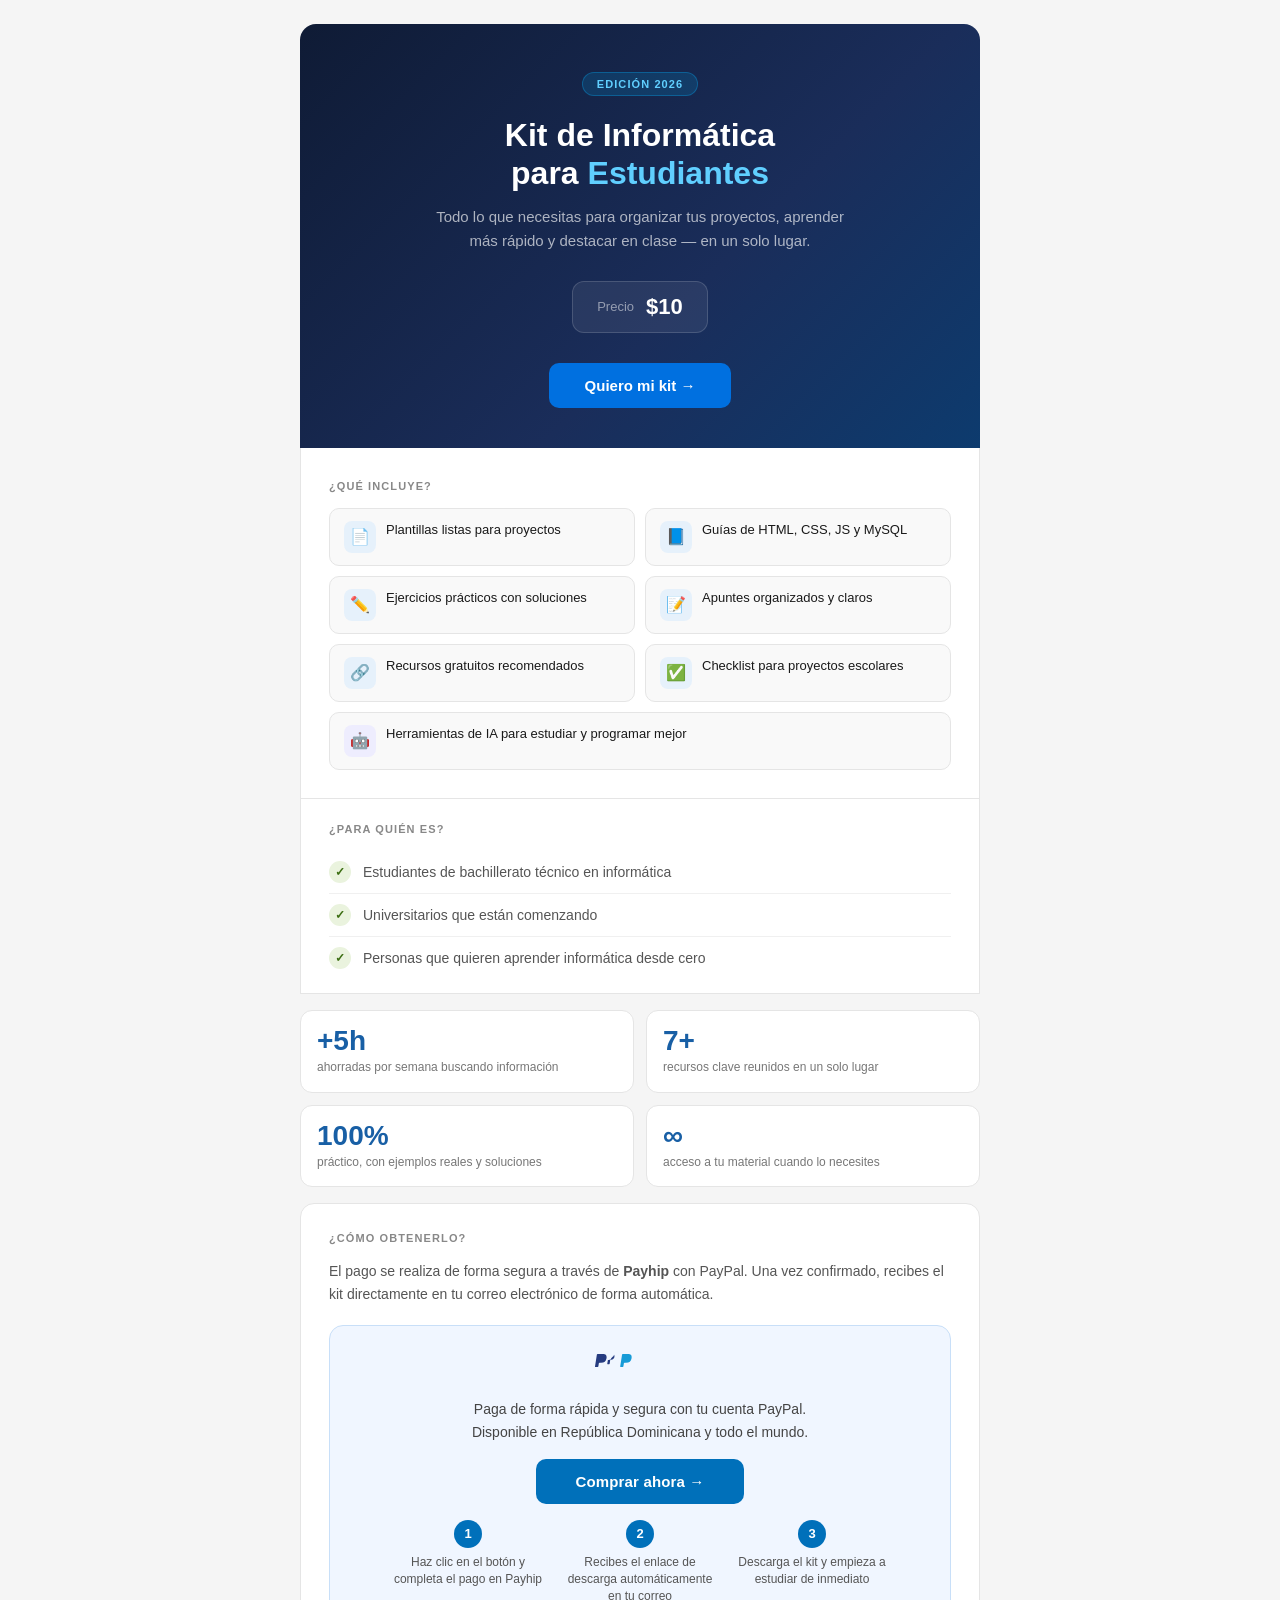
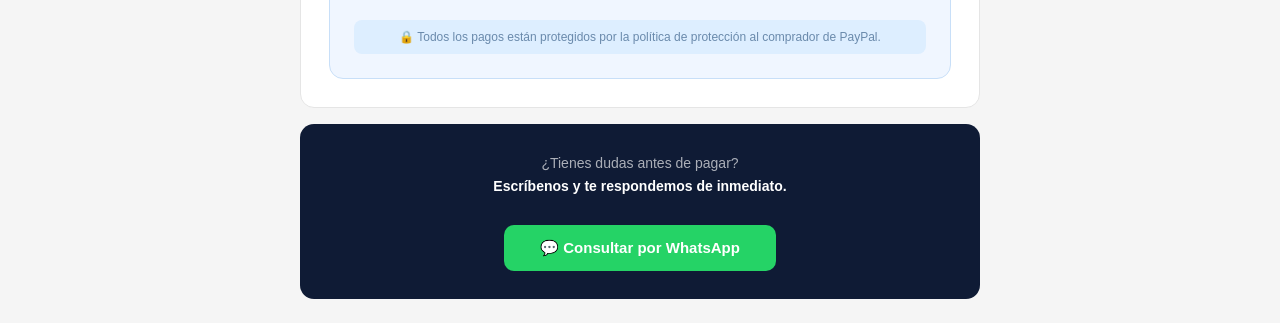
==== commit 383550dc: "Update index.html" ====
--- a/Kit-informatica/index.html
+++ b/Kit-informatica/index.html
@@ -23,7 +23,7 @@
       <p class="hero-sub">Todo lo que necesitas para organizar tus proyectos, aprender más rápido y destacar en clase — en un solo lugar.</p>
       <div class="price-block">
         <span class="price-label">Precio</span>
-        <span class="price-range">$10 – RD$600</span>
+        <span class="price-range">$10</span>
       </div>
       <br><br>
       <a href="#comprar" class="cta-btn">Quiero mi kit →</a>
